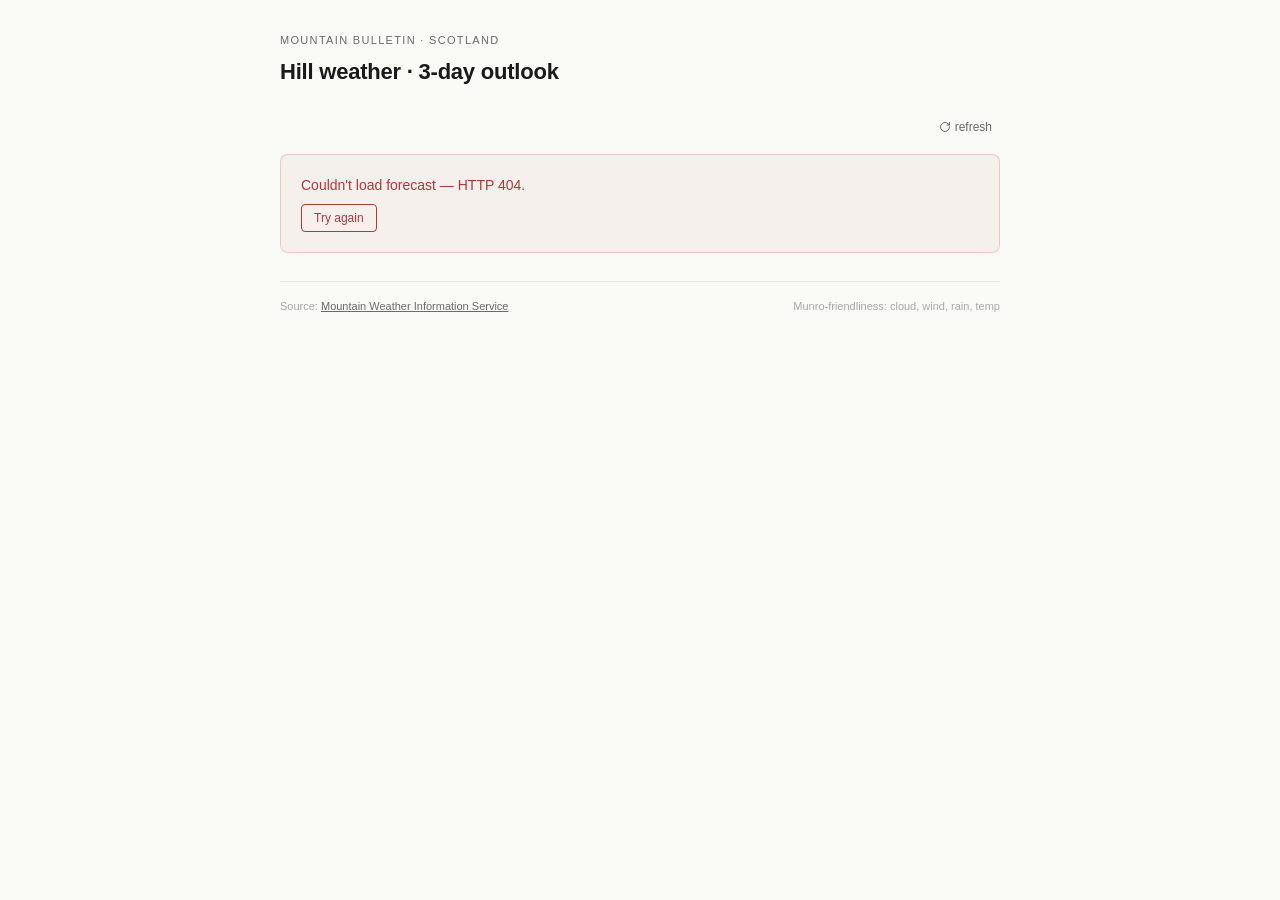
==== forecast.html @ e086d424 "Add files via upload" ====
<!DOCTYPE html>
<html lang="en">
<head>
<meta charset="UTF-8">
<meta name="viewport" content="width=device-width, initial-scale=1.0">
<title>Hill Forecast · 3-day outlook</title>
<style>
  :root {
    --bg: #fafaf7;
    --surface: #ffffff;
    --ink: #1a1a1a;
    --muted: #6b6b6b;
    --faint: #a8a8a8;
    --line: #e5e5e0;
    --accent: #2d7a4f;
    --warn: #c4742a;
    --bad: #b03838;
    --highlight: rgba(45, 122, 79, 0.08);
  }
  @media (prefers-color-scheme: dark) {
    :root {
      --bg: #131311;
      --surface: #1c1c1a;
      --ink: #f0efe9;
      --muted: #9a9a93;
      --faint: #5a5a55;
      --line: #2a2a27;
      --accent: #5dc28a;
      --warn: #e09b4d;
      --bad: #d96565;
      --highlight: rgba(93, 194, 138, 0.1);
    }
  }
  * { box-sizing: border-box; margin: 0; padding: 0; }
  html { -webkit-text-size-adjust: 100%; }
  body {
    background: var(--bg);
    color: var(--ink);
    font-family: -apple-system, BlinkMacSystemFont, "SF Pro Text", "Helvetica Neue", sans-serif;
    line-height: 1.5;
    font-size: 15px;
    min-height: 100vh;
    padding: 32px 20px;
  }
  .wrap { max-width: 720px; margin: 0 auto; }

  header { margin-bottom: 28px; }
  .eyebrow {
    font-size: 11px;
    text-transform: uppercase;
    letter-spacing: 0.12em;
    color: var(--muted);
    margin-bottom: 6px;
  }
  h1 {
    font-size: 22px;
    font-weight: 600;
    letter-spacing: -0.01em;
  }
  .summary {
    color: var(--muted);
    font-size: 14px;
    margin-top: 6px;
  }

  .meta {
    display: flex;
    justify-content: space-between;
    align-items: center;
    margin-bottom: 16px;
    font-size: 12px;
    color: var(--muted);
  }
  .refresh {
    background: none;
    border: none;
    color: var(--muted);
    font-size: 12px;
    cursor: pointer;
    display: inline-flex;
    align-items: center;
    gap: 4px;
    padding: 4px 8px;
    border-radius: 4px;
    font-family: inherit;
  }
  .refresh:hover { color: var(--ink); background: var(--line); }
  .refresh.spinning svg { animation: spin 1s linear infinite; }
  @keyframes spin { to { transform: rotate(360deg); } }

  table {
    width: 100%;
    border-collapse: separate;
    border-spacing: 0;
  }
  th {
    text-align: left;
    font-size: 10px;
    text-transform: uppercase;
    letter-spacing: 0.08em;
    color: var(--faint);
    font-weight: 500;
    padding: 8px 12px 12px;
    border-bottom: 1px solid var(--line);
  }
  th:first-child { padding-left: 0; }
  th:last-child { padding-right: 0; }

  td {
    padding: 14px 12px;
    border-bottom: 1px solid var(--line);
    vertical-align: middle;
  }
  td:first-child { padding-left: 0; }
  td:last-child { padding-right: 0; }

  tr:last-child td { border-bottom: none; }

  .region-name {
    font-weight: 500;
    font-size: 14px;
  }
  .region-meta {
    font-size: 11px;
    color: var(--muted);
    margin-top: 2px;
  }

  .day-cell {
    display: inline-flex;
    align-items: center;
    gap: 10px;
    padding: 6px 10px;
    margin: -6px -10px;
    border-radius: 6px;
  }
  .day-cell.best {
    background: var(--highlight);
    box-shadow: inset 0 0 0 1px rgba(45, 122, 79, 0.25);
  }
  @media (prefers-color-scheme: dark) {
    .day-cell.best { box-shadow: inset 0 0 0 1px rgba(93, 194, 138, 0.3); }
  }

  .sky-icon {
    flex-shrink: 0;
    color: var(--ink);
    opacity: 0.85;
  }
  .score {
    font-weight: 600;
    font-size: 15px;
    font-variant-numeric: tabular-nums;
    min-width: 24px;
  }
  .score.high { color: var(--accent); }
  .score.mid { color: var(--warn); }
  .score.low { color: var(--bad); }

  .conditions {
    display: flex;
    align-items: center;
    gap: 8px;
    font-size: 12px;
    color: var(--muted);
    font-variant-numeric: tabular-nums;
  }
  .wind-arrow {
    width: 10px;
    height: 10px;
    display: inline-block;
    margin-right: 2px;
    vertical-align: -1px;
  }

  .pdf-link {
    color: var(--faint);
    text-decoration: none;
    display: inline-flex;
    padding: 6px;
    border-radius: 4px;
  }
  .pdf-link:hover { color: var(--ink); background: var(--line); }

  footer {
    margin-top: 28px;
    padding-top: 16px;
    border-top: 1px solid var(--line);
    font-size: 11px;
    color: var(--faint);
    display: flex;
    justify-content: space-between;
    flex-wrap: wrap;
    gap: 8px;
  }
  footer a { color: var(--muted); }
  footer a:hover { color: var(--ink); }

  .state {
    padding: 60px 20px;
    text-align: center;
    color: var(--muted);
    font-size: 14px;
  }
  .state.error {
    background: rgba(176, 56, 56, 0.05);
    border: 1px solid rgba(176, 56, 56, 0.2);
    border-radius: 8px;
    color: var(--bad);
    padding: 20px;
    text-align: left;
  }
  .state.error button {
    margin-top: 8px;
    background: none;
    border: 1px solid var(--bad);
    color: var(--bad);
    padding: 4px 12px;
    border-radius: 4px;
    cursor: pointer;
    font: inherit;
    font-size: 12px;
  }

  .scroll-x { overflow-x: auto; -webkit-overflow-scrolling: touch; }

  @media (max-width: 640px) {
    body { padding: 20px 16px; }
    table { min-width: 580px; }
    .conditions { gap: 6px; font-size: 11px; }
  }

  /* Skeleton loading */
  .skeleton {
    background: linear-gradient(90deg, var(--line) 0%, var(--surface) 50%, var(--line) 100%);
    background-size: 200% 100%;
    animation: shimmer 1.5s infinite;
    border-radius: 4px;
    height: 14px;
  }
  @keyframes shimmer { 0% { background-position: 200% 0; } 100% { background-position: -200% 0; } }
</style>
</head>
<body>
<div class="wrap">
  <header>
    <div class="eyebrow">Mountain Bulletin · Scotland</div>
    <h1>Hill weather · 3-day outlook</h1>
    <p class="summary" id="summary"></p>
  </header>

  <div class="meta">
    <span id="updated"></span>
    <button class="refresh" id="refresh" aria-label="Refresh forecast">
      <svg width="12" height="12" viewBox="0 0 24 24" fill="none" stroke="currentColor" stroke-width="2" stroke-linecap="round" stroke-linejoin="round"><path d="M21 12a9 9 0 1 1-3-6.7L21 8"/><path d="M21 3v5h-5"/></svg>
      <span id="refresh-label">refresh</span>
    </button>
  </div>

  <div id="content">
    <div class="state" id="loading">
      <div style="display: flex; flex-direction: column; gap: 12px; max-width: 560px; margin: 0 auto;">
        <div class="skeleton" style="height: 32px;"></div>
        <div class="skeleton" style="height: 32px;"></div>
        <div class="skeleton" style="height: 32px;"></div>
        <div class="skeleton" style="height: 32px;"></div>
        <div class="skeleton" style="height: 32px;"></div>
      </div>
    </div>
  </div>

  <footer>
    <span>Source: <a href="https://www.mwis.org.uk" target="_blank" rel="noopener">Mountain Weather Information Service</a></span>
    <span>Munro-friendliness: cloud, wind, rain, temp</span>
  </footer>
</div>

<script>
  // Configure where to fetch the forecast JSON.
  // Option A (static, recommended): point to forecast.json built by GitHub Action.
  // Option B (serverless): point to your /api/forecast endpoint.
  const FORECAST_URL = './forecast.json';

  const REGIONS = [
    { id: 'the-northwest-highlands', name: 'Northwest Highlands' },
    { id: 'west-highlands', name: 'West Highlands' },
    { id: 'cairngorms-np-and-monadhliath', name: 'Cairngorms & Monadhliath' },
    { id: 'southeastern-highlands', name: 'Southeastern Highlands' },
    { id: 'southern-uplands', name: 'Southern Uplands' },
  ];

  const PDF_URL = (id) => `https://www.mwis.org.uk/forecasts/scottish/${id}`;

  // Inline SVG icons — keep markup terse
  const ICONS = {
    sun: '<svg class="sky-icon" width="20" height="20" viewBox="0 0 24 24" fill="none" stroke="currentColor" stroke-width="1.5" stroke-linecap="round" stroke-linejoin="round"><circle cx="12" cy="12" r="4"/><path d="M12 2v2M12 20v2M4.93 4.93l1.41 1.41M17.66 17.66l1.41 1.41M2 12h2M20 12h2M6.34 17.66l-1.41 1.41M19.07 4.93l-1.41 1.41"/></svg>',
    'partly-cloudy': '<svg class="sky-icon" width="20" height="20" viewBox="0 0 24 24" fill="none" stroke="currentColor" stroke-width="1.5" stroke-linecap="round" stroke-linejoin="round"><path d="M12 2v2M5.22 5.22l1.42 1.42M2 12h2M20 12h2M15.95 6.34A6.49 6.49 0 0 0 9 4.07"/><path d="M16 21H8a5 5 0 0 1-1-9.9 7 7 0 1 1 13 3.9"/></svg>',
    cloud: '<svg class="sky-icon" width="20" height="20" viewBox="0 0 24 24" fill="none" stroke="currentColor" stroke-width="1.5" stroke-linecap="round" stroke-linejoin="round"><path d="M17.5 19a4.5 4.5 0 1 0-1.41-8.78 7 7 0 1 0-13.6 2.78"/><path d="M2 19h15.5"/></svg>',
    rain: '<svg class="sky-icon" width="20" height="20" viewBox="0 0 24 24" fill="none" stroke="currentColor" stroke-width="1.5" stroke-linecap="round" stroke-linejoin="round"><path d="M4 14.899A7 7 0 1 1 15.71 8h1.79a4.5 4.5 0 0 1 2.5 8.242"/><path d="M16 14v6M8 14v6M12 16v6"/></svg>',
    fog: '<svg class="sky-icon" width="20" height="20" viewBox="0 0 24 24" fill="none" stroke="currentColor" stroke-width="1.5" stroke-linecap="round" stroke-linejoin="round"><path d="M3 14h18M3 18h18M3 22h18M5 10a7 7 0 1 1 14 0"/></svg>',
    snow: '<svg class="sky-icon" width="20" height="20" viewBox="0 0 24 24" fill="none" stroke="currentColor" stroke-width="1.5" stroke-linecap="round" stroke-linejoin="round"><path d="M2 12h20M12 2v20M4.93 4.93l14.14 14.14M19.07 4.93L4.93 19.07"/></svg>',
    storm: '<svg class="sky-icon" width="20" height="20" viewBox="0 0 24 24" fill="none" stroke="currentColor" stroke-width="1.5" stroke-linecap="round" stroke-linejoin="round"><path d="M19 16.9A5 5 0 0 0 18 7h-1.26a8 8 0 1 0-11.62 9"/><path d="m13 12-3 5h4l-3 5"/></svg>',
  };

  const WIND_DEG = { N: 180, NE: 225, E: 270, SE: 315, S: 0, SW: 45, W: 90, NW: 135 };

  const windArrow = (dir, mph) => {
    const deg = WIND_DEG[(dir || '').toUpperCase()] ?? 0;
    const opacity = mph >= 25 ? 1 : mph >= 15 ? 0.7 : 0.4;
    return `<svg class="wind-arrow" viewBox="0 0 24 24" fill="none" stroke="currentColor" stroke-width="2.5" stroke-linecap="round" stroke-linejoin="round" style="transform: rotate(${deg}deg); opacity: ${opacity}"><path d="M12 19V5M5 12l7-7 7 7"/></svg>`;
  };

  const scoreClass = (s) => s >= 70 ? 'high' : s >= 45 ? 'mid' : 'low';

  const findBest = (regions) => {
    let best = { ri: -1, di: -1, score: -1 };
    regions.forEach((r, ri) => (r.forecast || []).forEach((f, di) => {
      if ((f.score ?? 0) > best.score) best = { ri, di, score: f.score };
    }));
    return best.score >= 70 ? best : null;
  };

  const escapeHtml = (s) => String(s || '').replace(/[&<>"']/g, (c) =>
    ({ '&': '&amp;', '<': '&lt;', '>': '&gt;', '"': '&quot;', "'": '&#39;' }[c]));

  const render = (data) => {
    const summary = document.getElementById('summary');
    const updated = document.getElementById('updated');
    const content = document.getElementById('content');

    summary.textContent = data.summary || '';
    if (data.updatedAt) {
      const d = new Date(data.updatedAt);
      const time = d.toLocaleString('en-GB', { weekday: 'short', hour: '2-digit', minute: '2-digit' });
      updated.textContent = `Updated ${time}`;
    }

    const best = findBest(data.regions || []);
    const days = data.days || ['', '', ''];

    let html = '<div class="scroll-x"><table><thead><tr>';
    html += '<th>Region</th>';
    days.forEach((d) => { html += `<th>${escapeHtml(d)}</th>`; });
    html += '<th aria-label="MWIS"></th></tr></thead><tbody>';

    (data.regions || []).forEach((region, ri) => {
      const meta = REGIONS.find((r) => r.name === region.name) || REGIONS[ri];
      html += '<tr>';
      html += `<td><div class="region-name">${escapeHtml(region.name)}</div></td>`;

      (region.forecast || []).slice(0, 3).forEach((f, di) => {
        const isBest = best && ri === best.ri && di === best.di;
        const sky = ICONS[f.sky] || ICONS.cloud;
        const sc = f.score ?? 0;
        html += `<td><div class="day-cell ${isBest ? 'best' : ''}" title="${escapeHtml(f.note || '')}">`;
        html += sky;
        html += `<span class="score ${scoreClass(sc)}">${sc}</span>`;
        html += '<span class="conditions">';
        html += `<span>${windArrow(f.windDir, f.windMph || 0)}${f.windMph ?? '—'}</span>`;
        html += `<span>${f.tempC ?? '—'}°</span>`;
        html += '</span></div></td>';
      });

      // Pad missing days
      const missing = 3 - (region.forecast?.length || 0);
      for (let i = 0; i < missing; i++) html += '<td></td>';

      html += `<td><a class="pdf-link" href="${PDF_URL(meta?.id || '')}" target="_blank" rel="noopener" title="Full MWIS forecast">`;
      html += '<svg width="14" height="14" viewBox="0 0 24 24" fill="none" stroke="currentColor" stroke-width="1.5" stroke-linecap="round" stroke-linejoin="round"><path d="M14 2H6a2 2 0 0 0-2 2v16a2 2 0 0 0 2 2h12a2 2 0 0 0 2-2V8z"/><polyline points="14 2 14 8 20 8"/></svg>';
      html += '</a></td></tr>';
    });

    html += '</tbody></table></div>';
    content.innerHTML = html;
  };

  const renderError = (msg) => {
    document.getElementById('content').innerHTML =
      `<div class="state error">Couldn't load forecast — ${escapeHtml(msg)}.<br><button onclick="loadForecast()">Try again</button></div>`;
  };

  async function loadForecast() {
    const btn = document.getElementById('refresh');
    btn.classList.add('spinning');
    try {
      const res = await fetch(FORECAST_URL, { cache: 'no-cache' });
      if (!res.ok) throw new Error(`HTTP ${res.status}`);
      const data = await res.json();
      render(data);
    } catch (e) {
      renderError(e.message);
    } finally {
      btn.classList.remove('spinning');
    }
  }

  document.getElementById('refresh').addEventListener('click', loadForecast);
  loadForecast();
</script>
</body>
</html>
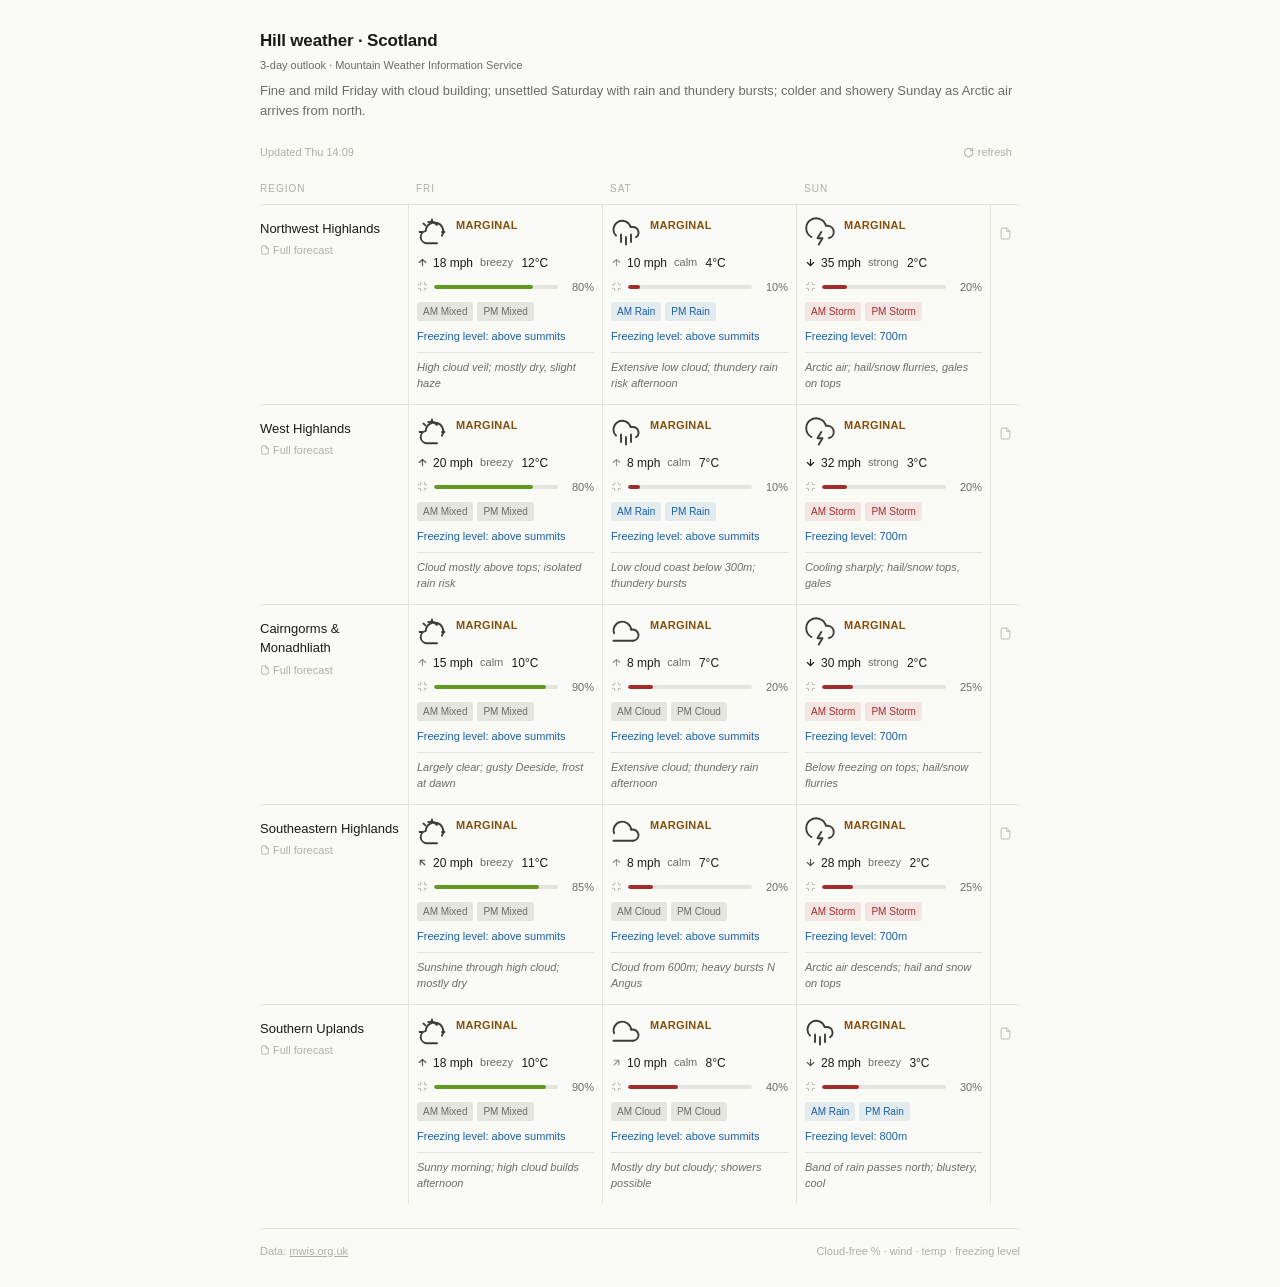
==== commit dfc3fbdf: "Add files via upload" ====
--- a/forecast.html
+++ b/forecast.html
@@ -3,19 +3,20 @@
 <head>
 <meta charset="UTF-8">
 <meta name="viewport" content="width=device-width, initial-scale=1.0">
-<title>Hill Forecast · 3-day outlook</title>
+<title>Hill Forecast · Scotland</title>
 <style>
   :root {
     --bg: #fafaf7;
     --surface: #ffffff;
     --ink: #1a1a1a;
     --muted: #6b6b6b;
-    --faint: #a8a8a8;
+    --faint: #b0b0a8;
     --line: #e5e5e0;
-    --accent: #2d7a4f;
-    --warn: #c4742a;
-    --bad: #b03838;
-    --highlight: rgba(45, 122, 79, 0.08);
+    --go: #3b6d11;
+    --go-bg: rgba(99,153,34,0.08);
+    --marg: #854f0b;
+    --poor: #a32d2d;
+    --freeze: #185fa5;
   }
   @media (prefers-color-scheme: dark) {
     :root {
@@ -25,10 +26,11 @@
       --muted: #9a9a93;
       --faint: #5a5a55;
       --line: #2a2a27;
-      --accent: #5dc28a;
-      --warn: #e09b4d;
-      --bad: #d96565;
-      --highlight: rgba(93, 194, 138, 0.1);
+      --go: #97c459;
+      --go-bg: rgba(151,196,89,0.1);
+      --marg: #ef9f27;
+      --poor: #e24b4a;
+      --freeze: #85b7eb;
     }
   }
   * { box-sizing: border-box; margin: 0; padding: 0; }
@@ -36,249 +38,230 @@
   body {
     background: var(--bg);
     color: var(--ink);
-    font-family: -apple-system, BlinkMacSystemFont, "SF Pro Text", "Helvetica Neue", sans-serif;
+    font-family: -apple-system, BlinkMacSystemFont, "Helvetica Neue", sans-serif;
+    font-size: 14px;
     line-height: 1.5;
-    font-size: 15px;
     min-height: 100vh;
-    padding: 32px 20px;
-  }
-  .wrap { max-width: 720px; margin: 0 auto; }
-
-  header { margin-bottom: 28px; }
-  .eyebrow {
-    font-size: 11px;
-    text-transform: uppercase;
-    letter-spacing: 0.12em;
-    color: var(--muted);
-    margin-bottom: 6px;
-  }
-  h1 {
-    font-size: 22px;
-    font-weight: 600;
-    letter-spacing: -0.01em;
-  }
-  .summary {
-    color: var(--muted);
-    font-size: 14px;
-    margin-top: 6px;
-  }
-
-  .meta {
+    padding: 28px 16px;
+  }
+  .wrap { max-width: 760px; margin: 0 auto; }
+
+  .page-header { margin-bottom: 20px; }
+  .page-title { font-size: 17px; font-weight: 600; letter-spacing: -0.01em; }
+  .page-meta { font-size: 11px; color: var(--muted); margin-top: 3px; }
+  .page-summary { font-size: 13px; color: var(--muted); margin-top: 8px; }
+
+  .toolbar {
     display: flex;
     justify-content: space-between;
     align-items: center;
     margin-bottom: 16px;
-    font-size: 12px;
-    color: var(--muted);
-  }
-  .refresh {
-    background: none;
-    border: none;
-    color: var(--muted);
-    font-size: 12px;
-    cursor: pointer;
-    display: inline-flex;
-    align-items: center;
+  }
+  .updated { font-size: 11px; color: var(--faint); }
+  .refresh-btn {
+    background: none; border: none; cursor: pointer;
+    color: var(--faint); font: inherit; font-size: 11px;
+    display: inline-flex; align-items: center; gap: 4px;
+    padding: 4px 8px; border-radius: 4px;
+  }
+  .refresh-btn:hover { background: var(--line); color: var(--ink); }
+  .refresh-btn.spinning svg { animation: spin 1s linear infinite; }
+  @keyframes spin { to { transform: rotate(360deg); } }
+
+  /* Column grid: region name | day | day | day | pdf */
+  .grid-head {
+    display: grid;
+    grid-template-columns: 148px repeat(3, 1fr) 30px;
+    padding: 0 0 8px;
+    border-bottom: 1px solid var(--line);
+  }
+  .grid-head-cell {
+    font-size: 10px; text-transform: uppercase;
+    letter-spacing: 0.1em; color: var(--faint); font-weight: 500;
+    padding: 0 8px;
+  }
+  .grid-head-cell:first-child { padding-left: 0; }
+
+  .region-row {
+    display: grid;
+    grid-template-columns: 148px repeat(3, 1fr) 30px;
+    border-bottom: 1px solid var(--line);
+    align-items: stretch;
+  }
+  .region-row:last-child { border-bottom: none; }
+
+  .region-label {
+    padding: 14px 8px 14px 0;
+    display: flex; flex-direction: column; justify-content: flex-start;
     gap: 4px;
-    padding: 4px 8px;
-    border-radius: 4px;
-    font-family: inherit;
-  }
-  .refresh:hover { color: var(--ink); background: var(--line); }
-  .refresh.spinning svg { animation: spin 1s linear infinite; }
-  @keyframes spin { to { transform: rotate(360deg); } }
-
-  table {
-    width: 100%;
-    border-collapse: separate;
-    border-spacing: 0;
-  }
-  th {
-    text-align: left;
-    font-size: 10px;
+  }
+  .region-name { font-size: 13px; font-weight: 500; }
+  .mwis-link {
+    font-size: 11px; color: var(--faint);
+    text-decoration: none;
+    display: inline-flex; align-items: center; gap: 3px;
+  }
+  .mwis-link:hover { color: var(--ink); }
+
+  .day-cell {
+    padding: 12px 8px;
+    display: flex; flex-direction: column; gap: 7px;
+    border-left: 1px solid var(--line);
+  }
+  .day-cell.status-go { background: var(--go-bg); }
+
+  /* Top row: icon + status + visibility */
+  .dc-top { display: flex; align-items: flex-start; gap: 9px; }
+  .dc-icon { width: 30px; height: 30px; flex-shrink: 0; color: var(--ink); opacity: 0.85; }
+  .dc-status-block { display: flex; flex-direction: column; gap: 2px; }
+  .dc-status {
+    font-size: 11px; font-weight: 600; letter-spacing: 0.03em;
     text-transform: uppercase;
-    letter-spacing: 0.08em;
-    color: var(--faint);
-    font-weight: 500;
-    padding: 8px 12px 12px;
-    border-bottom: 1px solid var(--line);
-  }
-  th:first-child { padding-left: 0; }
-  th:last-child { padding-right: 0; }
-
-  td {
-    padding: 14px 12px;
-    border-bottom: 1px solid var(--line);
-    vertical-align: middle;
-  }
-  td:first-child { padding-left: 0; }
-  td:last-child { padding-right: 0; }
-
-  tr:last-child td { border-bottom: none; }
-
-  .region-name {
-    font-weight: 500;
-    font-size: 14px;
-  }
-  .region-meta {
-    font-size: 11px;
-    color: var(--muted);
-    margin-top: 2px;
-  }
-
-  .day-cell {
-    display: inline-flex;
-    align-items: center;
-    gap: 10px;
-    padding: 6px 10px;
-    margin: -6px -10px;
-    border-radius: 6px;
-  }
-  .day-cell.best {
-    background: var(--highlight);
-    box-shadow: inset 0 0 0 1px rgba(45, 122, 79, 0.25);
-  }
+  }
+  .dc-status.go { color: var(--go); }
+  .dc-status.marginal { color: var(--marg); }
+  .dc-status.poor { color: var(--poor); }
+  .dc-vis { font-size: 11px; color: var(--muted); }
+
+  /* Wind row */
+  .dc-wind {
+    display: flex; align-items: center; gap: 5px;
+    font-size: 12px; color: var(--ink);
+  }
+  .wind-arrow { width: 11px; height: 11px; flex-shrink: 0; }
+  .wind-desc { font-size: 11px; color: var(--muted); margin-left: 2px; }
+  .wind-desc.danger { color: var(--poor); font-weight: 500; }
+
+  /* Cloud-free bar */
+  .dc-cloud { display: flex; align-items: center; gap: 6px; }
+  .cloud-icon { width: 11px; height: 11px; color: var(--faint); flex-shrink: 0; }
+  .cloud-track {
+    flex: 1; height: 4px;
+    background: var(--line); border-radius: 2px; overflow: hidden;
+  }
+  .cloud-fill { height: 100%; border-radius: 2px; }
+  .cloud-pct { font-size: 11px; color: var(--muted); min-width: 30px; text-align: right; }
+
+  /* AM/PM pills */
+  .dc-ampm { display: flex; gap: 4px; }
+  .period-pill {
+    font-size: 10px; font-weight: 500;
+    padding: 2px 6px; border-radius: 3px;
+    white-space: nowrap;
+  }
+  .pill-sun { background: rgba(99,153,34,0.12); color: #3b6d11; }
+  .pill-cloud { background: var(--line); color: var(--muted); }
+  .pill-rain { background: rgba(24,95,165,0.1); color: #185fa5; }
+  .pill-snow { background: rgba(24,95,165,0.1); color: #185fa5; }
+  .pill-fog { background: var(--line); color: var(--muted); }
+  .pill-storm { background: rgba(163,45,45,0.1); color: #a32d2d; }
   @media (prefers-color-scheme: dark) {
-    .day-cell.best { box-shadow: inset 0 0 0 1px rgba(93, 194, 138, 0.3); }
-  }
-
-  .sky-icon {
-    flex-shrink: 0;
-    color: var(--ink);
-    opacity: 0.85;
-  }
-  .score {
-    font-weight: 600;
-    font-size: 15px;
-    font-variant-numeric: tabular-nums;
-    min-width: 24px;
-  }
-  .score.high { color: var(--accent); }
-  .score.mid { color: var(--warn); }
-  .score.low { color: var(--bad); }
-
-  .conditions {
-    display: flex;
-    align-items: center;
-    gap: 8px;
-    font-size: 12px;
-    color: var(--muted);
-    font-variant-numeric: tabular-nums;
-  }
-  .wind-arrow {
-    width: 10px;
-    height: 10px;
-    display: inline-block;
-    margin-right: 2px;
-    vertical-align: -1px;
-  }
-
-  .pdf-link {
-    color: var(--faint);
-    text-decoration: none;
-    display: inline-flex;
-    padding: 6px;
-    border-radius: 4px;
-  }
-  .pdf-link:hover { color: var(--ink); background: var(--line); }
-
-  footer {
-    margin-top: 28px;
+    .pill-sun { background: rgba(151,196,89,0.15); color: #97c459; }
+    .pill-rain, .pill-snow { background: rgba(133,183,235,0.12); color: #85b7eb; }
+    .pill-storm { background: rgba(226,74,74,0.15); color: #e24b4a; }
+  }
+
+  /* Freezing level */
+  .dc-freeze { font-size: 11px; color: var(--freeze); }
+
+  /* Note */
+  .dc-note {
+    font-size: 11px; color: var(--muted); font-style: italic;
+    border-top: 1px solid var(--line); padding-top: 6px;
+  }
+
+  /* Temp inline in note */
+  .dc-temp { font-size: 12px; color: var(--ink); font-weight: 500; }
+
+  /* PDF link column */
+  .pdf-col {
+    display: flex; align-items: flex-start;
+    justify-content: center;
     padding-top: 16px;
-    border-top: 1px solid var(--line);
-    font-size: 11px;
-    color: var(--faint);
-    display: flex;
-    justify-content: space-between;
-    flex-wrap: wrap;
-    gap: 8px;
-  }
-  footer a { color: var(--muted); }
-  footer a:hover { color: var(--ink); }
-
-  .state {
-    padding: 60px 20px;
-    text-align: center;
-    color: var(--muted);
-    font-size: 14px;
-  }
+    border-left: 1px solid var(--line);
+  }
+  .pdf-link { color: var(--faint); text-decoration: none; padding: 4px; }
+  .pdf-link:hover { color: var(--ink); }
+
+  /* Error / loading */
+  .state { padding: 48px 16px; text-align: center; color: var(--muted); font-size: 13px; }
   .state.error {
-    background: rgba(176, 56, 56, 0.05);
-    border: 1px solid rgba(176, 56, 56, 0.2);
+    background: rgba(163,45,45,0.05);
+    border: 1px solid rgba(163,45,45,0.2);
     border-radius: 8px;
-    color: var(--bad);
-    padding: 20px;
-    text-align: left;
+    color: var(--poor);
+    text-align: left; padding: 16px;
   }
   .state.error button {
-    margin-top: 8px;
-    background: none;
-    border: 1px solid var(--bad);
-    color: var(--bad);
-    padding: 4px 12px;
-    border-radius: 4px;
-    cursor: pointer;
-    font: inherit;
-    font-size: 12px;
-  }
-
-  .scroll-x { overflow-x: auto; -webkit-overflow-scrolling: touch; }
-
-  @media (max-width: 640px) {
-    body { padding: 20px 16px; }
-    table { min-width: 580px; }
-    .conditions { gap: 6px; font-size: 11px; }
-  }
-
-  /* Skeleton loading */
+    margin-top: 8px; background: none;
+    border: 1px solid var(--poor); color: var(--poor);
+    padding: 4px 12px; border-radius: 4px;
+    cursor: pointer; font: inherit; font-size: 12px;
+  }
   .skeleton {
     background: linear-gradient(90deg, var(--line) 0%, var(--surface) 50%, var(--line) 100%);
     background-size: 200% 100%;
     animation: shimmer 1.5s infinite;
     border-radius: 4px;
-    height: 14px;
   }
   @keyframes shimmer { 0% { background-position: 200% 0; } 100% { background-position: -200% 0; } }
+
+  footer {
+    margin-top: 24px;
+    padding-top: 14px;
+    border-top: 1px solid var(--line);
+    font-size: 11px;
+    color: var(--faint);
+    display: flex; justify-content: space-between; flex-wrap: wrap; gap: 6px;
+  }
+  footer a { color: var(--faint); }
+  footer a:hover { color: var(--ink); }
+
+  @media (max-width: 600px) {
+    body { padding: 16px 12px; }
+    .grid-head, .region-row {
+      grid-template-columns: 110px repeat(3, 1fr) 24px;
+    }
+    .dc-icon { width: 24px; height: 24px; }
+  }
 </style>
 </head>
 <body>
 <div class="wrap">
-  <header>
-    <div class="eyebrow">Mountain Bulletin · Scotland</div>
-    <h1>Hill weather · 3-day outlook</h1>
-    <p class="summary" id="summary"></p>
-  </header>
-
-  <div class="meta">
-    <span id="updated"></span>
-    <button class="refresh" id="refresh" aria-label="Refresh forecast">
-      <svg width="12" height="12" viewBox="0 0 24 24" fill="none" stroke="currentColor" stroke-width="2" stroke-linecap="round" stroke-linejoin="round"><path d="M21 12a9 9 0 1 1-3-6.7L21 8"/><path d="M21 3v5h-5"/></svg>
-      <span id="refresh-label">refresh</span>
+
+  <div class="page-header">
+    <div class="page-title">Hill weather · Scotland</div>
+    <div class="page-meta">3-day outlook · Mountain Weather Information Service</div>
+    <div class="page-summary" id="summary"></div>
+  </div>
+
+  <div class="toolbar">
+    <span class="updated" id="updated"></span>
+    <button class="refresh-btn" id="refresh-btn" aria-label="Refresh">
+      <svg width="11" height="11" viewBox="0 0 24 24" fill="none" stroke="currentColor" stroke-width="2.2" stroke-linecap="round" stroke-linejoin="round"><path d="M21 12a9 9 0 1 1-3-6.7L21 8"/><path d="M21 3v5h-5"/></svg>
+      refresh
     </button>
   </div>
 
   <div id="content">
-    <div class="state" id="loading">
-      <div style="display: flex; flex-direction: column; gap: 12px; max-width: 560px; margin: 0 auto;">
-        <div class="skeleton" style="height: 32px;"></div>
-        <div class="skeleton" style="height: 32px;"></div>
-        <div class="skeleton" style="height: 32px;"></div>
-        <div class="skeleton" style="height: 32px;"></div>
-        <div class="skeleton" style="height: 32px;"></div>
+    <div class="state" id="skeleton">
+      <div style="display:flex;flex-direction:column;gap:10px">
+        <div class="skeleton" style="height:70px"></div>
+        <div class="skeleton" style="height:70px"></div>
+        <div class="skeleton" style="height:70px"></div>
+        <div class="skeleton" style="height:70px"></div>
+        <div class="skeleton" style="height:70px"></div>
       </div>
     </div>
   </div>
 
   <footer>
-    <span>Source: <a href="https://www.mwis.org.uk" target="_blank" rel="noopener">Mountain Weather Information Service</a></span>
-    <span>Munro-friendliness: cloud, wind, rain, temp</span>
+    <span>Data: <a href="https://www.mwis.org.uk" target="_blank" rel="noopener">mwis.org.uk</a></span>
+    <span>Cloud-free % · wind · temp · freezing level</span>
   </footer>
+
 </div>
-
 <script>
-  // Configure where to fetch the forecast JSON.
-  // Option A (static, recommended): point to forecast.json built by GitHub Action.
-  // Option B (serverless): point to your /api/forecast endpoint.
   const FORECAST_URL = './forecast.json';
 
   const REGIONS = [
@@ -289,113 +272,172 @@
     { id: 'southern-uplands', name: 'Southern Uplands' },
   ];
 
-  const PDF_URL = (id) => `https://www.mwis.org.uk/forecasts/scottish/${id}`;
-
-  // Inline SVG icons — keep markup terse
-  const ICONS = {
-    sun: '<svg class="sky-icon" width="20" height="20" viewBox="0 0 24 24" fill="none" stroke="currentColor" stroke-width="1.5" stroke-linecap="round" stroke-linejoin="round"><circle cx="12" cy="12" r="4"/><path d="M12 2v2M12 20v2M4.93 4.93l1.41 1.41M17.66 17.66l1.41 1.41M2 12h2M20 12h2M6.34 17.66l-1.41 1.41M19.07 4.93l-1.41 1.41"/></svg>',
-    'partly-cloudy': '<svg class="sky-icon" width="20" height="20" viewBox="0 0 24 24" fill="none" stroke="currentColor" stroke-width="1.5" stroke-linecap="round" stroke-linejoin="round"><path d="M12 2v2M5.22 5.22l1.42 1.42M2 12h2M20 12h2M15.95 6.34A6.49 6.49 0 0 0 9 4.07"/><path d="M16 21H8a5 5 0 0 1-1-9.9 7 7 0 1 1 13 3.9"/></svg>',
-    cloud: '<svg class="sky-icon" width="20" height="20" viewBox="0 0 24 24" fill="none" stroke="currentColor" stroke-width="1.5" stroke-linecap="round" stroke-linejoin="round"><path d="M17.5 19a4.5 4.5 0 1 0-1.41-8.78 7 7 0 1 0-13.6 2.78"/><path d="M2 19h15.5"/></svg>',
-    rain: '<svg class="sky-icon" width="20" height="20" viewBox="0 0 24 24" fill="none" stroke="currentColor" stroke-width="1.5" stroke-linecap="round" stroke-linejoin="round"><path d="M4 14.899A7 7 0 1 1 15.71 8h1.79a4.5 4.5 0 0 1 2.5 8.242"/><path d="M16 14v6M8 14v6M12 16v6"/></svg>',
-    fog: '<svg class="sky-icon" width="20" height="20" viewBox="0 0 24 24" fill="none" stroke="currentColor" stroke-width="1.5" stroke-linecap="round" stroke-linejoin="round"><path d="M3 14h18M3 18h18M3 22h18M5 10a7 7 0 1 1 14 0"/></svg>',
-    snow: '<svg class="sky-icon" width="20" height="20" viewBox="0 0 24 24" fill="none" stroke="currentColor" stroke-width="1.5" stroke-linecap="round" stroke-linejoin="round"><path d="M2 12h20M12 2v20M4.93 4.93l14.14 14.14M19.07 4.93L4.93 19.07"/></svg>',
-    storm: '<svg class="sky-icon" width="20" height="20" viewBox="0 0 24 24" fill="none" stroke="currentColor" stroke-width="1.5" stroke-linecap="round" stroke-linejoin="round"><path d="M19 16.9A5 5 0 0 0 18 7h-1.26a8 8 0 1 0-11.62 9"/><path d="m13 12-3 5h4l-3 5"/></svg>',
-  };
-
-  const WIND_DEG = { N: 180, NE: 225, E: 270, SE: 315, S: 0, SW: 45, W: 90, NW: 135 };
-
-  const windArrow = (dir, mph) => {
-    const deg = WIND_DEG[(dir || '').toUpperCase()] ?? 0;
-    const opacity = mph >= 25 ? 1 : mph >= 15 ? 0.7 : 0.4;
-    return `<svg class="wind-arrow" viewBox="0 0 24 24" fill="none" stroke="currentColor" stroke-width="2.5" stroke-linecap="round" stroke-linejoin="round" style="transform: rotate(${deg}deg); opacity: ${opacity}"><path d="M12 19V5M5 12l7-7 7 7"/></svg>`;
-  };
-
-  const scoreClass = (s) => s >= 70 ? 'high' : s >= 45 ? 'mid' : 'low';
-
-  const findBest = (regions) => {
-    let best = { ri: -1, di: -1, score: -1 };
-    regions.forEach((r, ri) => (r.forecast || []).forEach((f, di) => {
-      if ((f.score ?? 0) > best.score) best = { ri, di, score: f.score };
-    }));
-    return best.score >= 70 ? best : null;
-  };
-
-  const escapeHtml = (s) => String(s || '').replace(/[&<>"']/g, (c) =>
-    ({ '&': '&amp;', '<': '&lt;', '>': '&gt;', '"': '&quot;', "'": '&#39;' }[c]));
+  const MWIS_URL = id => `https://www.mwis.org.uk/forecasts/scottish/${id}`;
+
+  const WIND_DEG = { N:180, NE:225, E:270, SE:315, S:0, SW:45, W:90, NW:135 };
+
+  const windDesc = mph => {
+    if (mph >= 45) return { label: 'dangerous', danger: true };
+    if (mph >= 30) return { label: 'strong', danger: false };
+    if (mph >= 18) return { label: 'breezy', danger: false };
+    return { label: 'calm', danger: false };
+  };
+
+  const cloudColor = pct =>
+    pct >= 75 ? '#639922' : pct >= 50 ? '#ba7517' : '#a32d2d';
+
+  const esc = s => String(s||'').replace(/[&<>"']/g,
+    c => ({'&':'&amp;','<':'&lt;','>':'&gt;','"':'&quot;',"'":'&#39;'}[c]));
+
+  // Sky icon SVGs
+  const SKY = {
+    sun: `<svg class="dc-icon" viewBox="0 0 24 24" fill="none" stroke="currentColor" stroke-width="1.5" stroke-linecap="round" stroke-linejoin="round"><circle cx="12" cy="12" r="4"/><path d="M12 2v2M12 20v2M4.93 4.93l1.41 1.41M17.66 17.66l1.41 1.41M2 12h2M20 12h2M6.34 17.66l-1.41 1.41M19.07 4.93l-1.41 1.41"/></svg>`,
+    'partly-cloudy': `<svg class="dc-icon" viewBox="0 0 24 24" fill="none" stroke="currentColor" stroke-width="1.5" stroke-linecap="round" stroke-linejoin="round"><path d="M12 2v2M5.22 5.22l1.42 1.42M2 12h2M20 12h2M15.95 6.34A6.49 6.49 0 0 0 9 4.07"/><path d="M16 21H8a5 5 0 0 1-1-9.9 7 7 0 1 1 13 3.9"/></svg>`,
+    cloud: `<svg class="dc-icon" viewBox="0 0 24 24" fill="none" stroke="currentColor" stroke-width="1.5" stroke-linecap="round" stroke-linejoin="round"><path d="M17.5 19a4.5 4.5 0 1 0-1.41-8.78 7 7 0 1 0-13.6 2.78"/><path d="M2 19h15.5"/></svg>`,
+    rain: `<svg class="dc-icon" viewBox="0 0 24 24" fill="none" stroke="currentColor" stroke-width="1.5" stroke-linecap="round" stroke-linejoin="round"><path d="M4 14.899A7 7 0 1 1 15.71 8h1.79a4.5 4.5 0 0 1 2.5 8.242"/><path d="M16 14v6M8 14v6M12 16v6"/></svg>`,
+    fog: `<svg class="dc-icon" viewBox="0 0 24 24" fill="none" stroke="currentColor" stroke-width="1.5" stroke-linecap="round" stroke-linejoin="round"><path d="M3 14h18M3 18h18M3 22h18M5 10a7 7 0 1 1 14 0"/></svg>`,
+    snow: `<svg class="dc-icon" viewBox="0 0 24 24" fill="none" stroke="currentColor" stroke-width="1.5" stroke-linecap="round" stroke-linejoin="round"><line x1="12" y1="2" x2="12" y2="22"/><path d="m20 6-8 4-8-4"/><path d="m20 18-8-4-8 4"/></svg>`,
+    storm: `<svg class="dc-icon" viewBox="0 0 24 24" fill="none" stroke="currentColor" stroke-width="1.5" stroke-linecap="round" stroke-linejoin="round"><path d="M19 16.9A5 5 0 0 0 18 7h-1.26a8 8 0 1 0-11.62 9"/><path d="m13 12-3 5h4l-3 5"/></svg>`,
+  };
+
+  // Small pill sky labels
+  const SKY_LABEL = {
+    sun: 'Sun', 'partly-cloudy': 'Mixed', cloud: 'Cloud',
+    rain: 'Rain', fog: 'Fog', snow: 'Snow', storm: 'Storm',
+  };
+  const SKY_PILL_CLASS = {
+    sun: 'pill-sun', 'partly-cloudy': 'pill-cloud', cloud: 'pill-cloud',
+    rain: 'pill-rain', fog: 'pill-fog', snow: 'pill-snow', storm: 'pill-storm',
+  };
+
+  const pill = (skyCode, label) => {
+    const cls = SKY_PILL_CLASS[skyCode] || 'pill-cloud';
+    const lbl = label + ' ' + (SKY_LABEL[skyCode] || '');
+    return `<span class="period-pill ${cls}">${esc(lbl)}</span>`;
+  };
+
+  const windArrowSvg = (dir, mph) => {
+    const deg = WIND_DEG[(dir||'').toUpperCase()] ?? 0;
+    const op = mph >= 30 ? 1 : mph >= 18 ? 0.75 : 0.45;
+    return `<svg class="wind-arrow" viewBox="0 0 24 24" fill="none" stroke="currentColor" stroke-width="2.5" stroke-linecap="round" stroke-linejoin="round" style="transform:rotate(${deg}deg);opacity:${op}"><path d="M12 19V5M5 12l7-7 7 7"/></svg>`;
+  };
+
+  const freezeLabel = m => {
+    if (!m || m >= 9000) return 'Freezing level: above summits';
+    return `Freezing level: ${m.toLocaleString()}m`;
+  };
+
+  const visLabel = v => ({
+    excellent: 'Excellent visibility',
+    good: 'Good visibility',
+    moderate: 'Moderate visibility',
+    poor: 'Poor visibility',
+  }[v] || '');
+
+  const statusLabel = s => ({ go: 'Go', marginal: 'Marginal', poor: "Don't go" }[s] || s);
+
+  const dayCell = (f) => {
+    if (!f) return `<div class="day-cell"><span style="color:var(--faint);font-size:11px">—</span></div>`;
+    const st = f.status || 'marginal';
+    const wd = windDesc(f.windMph || 0);
+    const cf = f.cloudFree ?? 0;
+    return `
+    <div class="day-cell status-${st}">
+      <div class="dc-top">
+        ${SKY[f.sky] || SKY.cloud}
+        <div class="dc-status-block">
+          <span class="dc-status ${st}">${statusLabel(st)}</span>
+          <span class="dc-vis">${visLabel(f.visibility)}</span>
+        </div>
+      </div>
+      <div class="dc-wind">
+        ${windArrowSvg(f.windDir, f.windMph || 0)}
+        <span>${f.windMph ?? '—'} mph</span>
+        <span class="wind-desc${wd.danger ? ' danger' : ''}">${wd.label}</span>
+        <span class="dc-temp">&nbsp;${f.tempC ?? '—'}°C</span>
+      </div>
+      <div class="dc-cloud">
+        <svg class="cloud-icon" viewBox="0 0 24 24" fill="none" stroke="currentColor" stroke-width="2" stroke-linecap="round" stroke-linejoin="round"><path d="M8 3v3a2 2 0 0 1-2 2H3"/><path d="M21 8h-3a2 2 0 0 1-2-2V3"/><path d="M3 16h3a2 2 0 0 1 2 2v3"/><path d="M16 21v-3a2 2 0 0 1 2-2h3"/></svg>
+        <div class="cloud-track"><div class="cloud-fill" style="width:${cf}%;background:${cloudColor(cf)}"></div></div>
+        <span class="cloud-pct">${cf}%</span>
+      </div>
+      <div class="dc-ampm">
+        ${pill(f.amSky || f.sky, 'AM')}
+        ${pill(f.pmSky || f.sky, 'PM')}
+      </div>
+      <div class="dc-freeze">${freezeLabel(f.freezingLevel)}</div>
+      ${f.note ? `<div class="dc-note">${esc(f.note)}</div>` : ''}
+    </div>`;
+  };
 
   const render = (data) => {
-    const summary = document.getElementById('summary');
-    const updated = document.getElementById('updated');
-    const content = document.getElementById('content');
-
-    summary.textContent = data.summary || '';
+    document.getElementById('summary').textContent = data.summary || '';
+
     if (data.updatedAt) {
       const d = new Date(data.updatedAt);
-      const time = d.toLocaleString('en-GB', { weekday: 'short', hour: '2-digit', minute: '2-digit' });
-      updated.textContent = `Updated ${time}`;
+      document.getElementById('updated').textContent =
+        'Updated ' + d.toLocaleString('en-GB', { weekday:'short', hour:'2-digit', minute:'2-digit' });
     }
 
-    const best = findBest(data.regions || []);
-    const days = data.days || ['', '', ''];
-
-    let html = '<div class="scroll-x"><table><thead><tr>';
-    html += '<th>Region</th>';
-    days.forEach((d) => { html += `<th>${escapeHtml(d)}</th>`; });
-    html += '<th aria-label="MWIS"></th></tr></thead><tbody>';
+    const days = data.days || ['Day 1','Day 2','Day 3'];
+
+    let html = `
+    <div class="grid-head">
+      <div class="grid-head-cell">Region</div>
+      <div class="grid-head-cell">${esc(days[0])}</div>
+      <div class="grid-head-cell">${esc(days[1])}</div>
+      <div class="grid-head-cell">${esc(days[2])}</div>
+      <div class="grid-head-cell"></div>
+    </div>`;
 
     (data.regions || []).forEach((region, ri) => {
-      const meta = REGIONS.find((r) => r.name === region.name) || REGIONS[ri];
-      html += '<tr>';
-      html += `<td><div class="region-name">${escapeHtml(region.name)}</div></td>`;
-
-      (region.forecast || []).slice(0, 3).forEach((f, di) => {
-        const isBest = best && ri === best.ri && di === best.di;
-        const sky = ICONS[f.sky] || ICONS.cloud;
-        const sc = f.score ?? 0;
-        html += `<td><div class="day-cell ${isBest ? 'best' : ''}" title="${escapeHtml(f.note || '')}">`;
-        html += sky;
-        html += `<span class="score ${scoreClass(sc)}">${sc}</span>`;
-        html += '<span class="conditions">';
-        html += `<span>${windArrow(f.windDir, f.windMph || 0)}${f.windMph ?? '—'}</span>`;
-        html += `<span>${f.tempC ?? '—'}°</span>`;
-        html += '</span></div></td>';
-      });
-
-      // Pad missing days
-      const missing = 3 - (region.forecast?.length || 0);
-      for (let i = 0; i < missing; i++) html += '<td></td>';
-
-      html += `<td><a class="pdf-link" href="${PDF_URL(meta?.id || '')}" target="_blank" rel="noopener" title="Full MWIS forecast">`;
-      html += '<svg width="14" height="14" viewBox="0 0 24 24" fill="none" stroke="currentColor" stroke-width="1.5" stroke-linecap="round" stroke-linejoin="round"><path d="M14 2H6a2 2 0 0 0-2 2v16a2 2 0 0 0 2 2h12a2 2 0 0 0 2-2V8z"/><polyline points="14 2 14 8 20 8"/></svg>';
-      html += '</a></td></tr>';
+      const meta = REGIONS.find(r => r.name === region.name) || REGIONS[ri] || {};
+      const fc = region.forecast || [];
+      html += `
+      <div class="region-row">
+        <div class="region-label">
+          <div class="region-name">${esc(region.name)}</div>
+          <a class="mwis-link" href="${MWIS_URL(meta.id||'')}" target="_blank" rel="noopener">
+            <svg width="10" height="10" viewBox="0 0 24 24" fill="none" stroke="currentColor" stroke-width="2"><path d="M14 2H6a2 2 0 0 0-2 2v16a2 2 0 0 0 2 2h12a2 2 0 0 0 2-2V8z"/><polyline points="14 2 14 8 20 8"/></svg>
+            Full forecast
+          </a>
+        </div>
+        ${dayCell(fc[0])}
+        ${dayCell(fc[1])}
+        ${dayCell(fc[2])}
+        <div class="pdf-col">
+          <a class="pdf-link" href="${MWIS_URL(meta.id||'')}" target="_blank" rel="noopener" title="Full MWIS forecast">
+            <svg width="13" height="13" viewBox="0 0 24 24" fill="none" stroke="currentColor" stroke-width="1.5" stroke-linecap="round" stroke-linejoin="round"><path d="M14 2H6a2 2 0 0 0-2 2v16a2 2 0 0 0 2 2h12a2 2 0 0 0 2-2V8z"/><polyline points="14 2 14 8 20 8"/></svg>
+          </a>
+        </div>
+      </div>`;
     });
 
-    html += '</tbody></table></div>';
-    content.innerHTML = html;
-  };
-
-  const renderError = (msg) => {
+    document.getElementById('content').innerHTML = html;
+  };
+
+  const renderError = msg => {
     document.getElementById('content').innerHTML =
-      `<div class="state error">Couldn't load forecast — ${escapeHtml(msg)}.<br><button onclick="loadForecast()">Try again</button></div>`;
-  };
-
-  async function loadForecast() {
-    const btn = document.getElementById('refresh');
+      `<div class="state error">Couldn't load forecast — ${esc(msg)}.<br><button onclick="load()">Try again</button></div>`;
+  };
+
+  async function load() {
+    const btn = document.getElementById('refresh-btn');
     btn.classList.add('spinning');
     try {
       const res = await fetch(FORECAST_URL, { cache: 'no-cache' });
       if (!res.ok) throw new Error(`HTTP ${res.status}`);
       const data = await res.json();
       render(data);
-    } catch (e) {
+    } catch(e) {
       renderError(e.message);
     } finally {
       btn.classList.remove('spinning');
     }
   }
 
-  document.getElementById('refresh').addEventListener('click', loadForecast);
-  loadForecast();
+  document.getElementById('refresh-btn').addEventListener('click', load);
+  load();
 </script>
 </body>
 </html>
